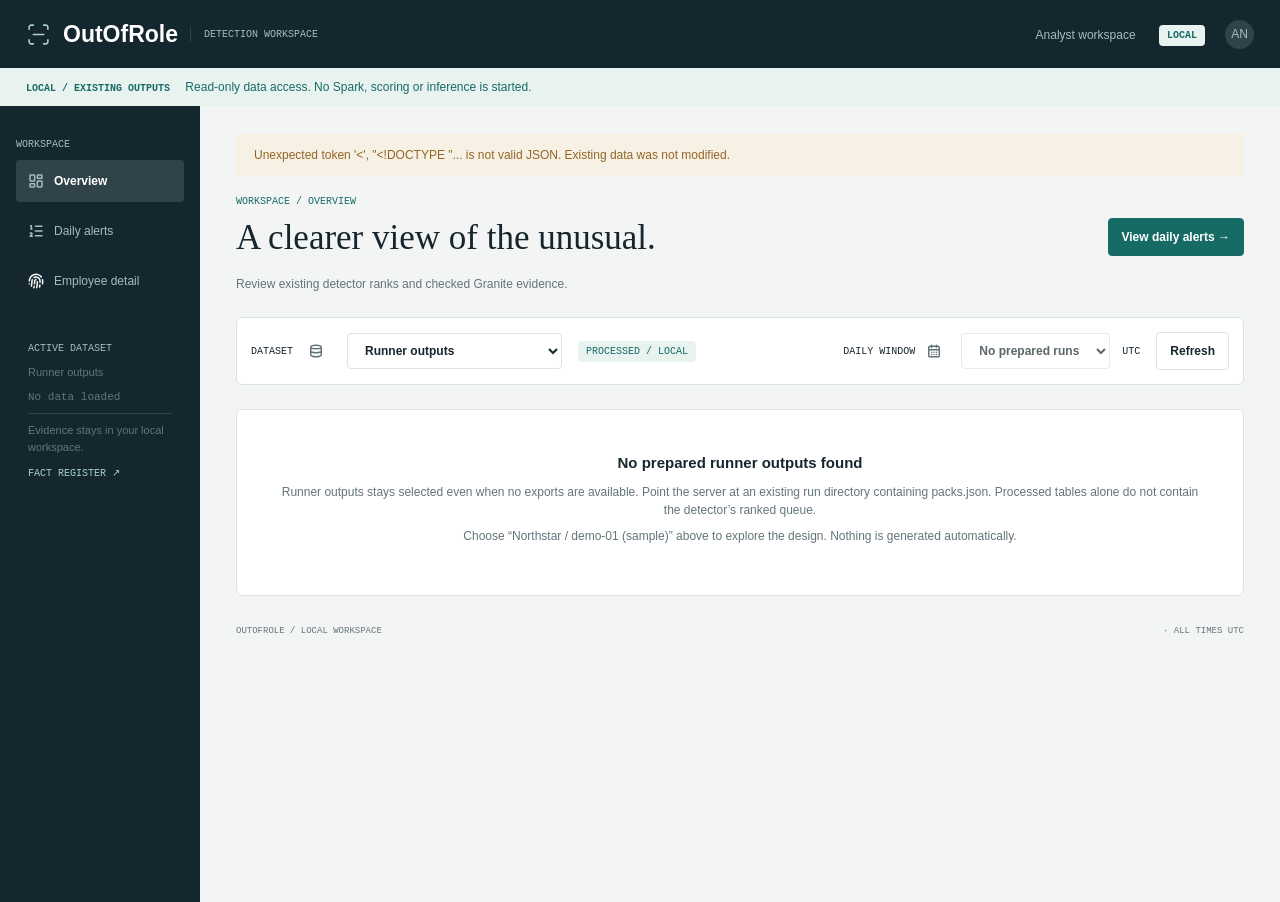
==== web/dashboard/index.html @ 5316cc1a "Add OutOfRole dashboard with detector scores and Granite integration" ====
<!doctype html>
<html lang="en"><head><meta charset="utf-8"><meta name="viewport" content="width=device-width,initial-scale=1"><title>OutOfRole · Detection workspace</title><link rel="stylesheet" href="style.css"><script defer src="pipeline.js"></script><script defer src="app.js"></script></head>
<body><header><div class="brand"><img src="assets/imgScanLine.svg" alt="" width="25" height="25"><strong>OutOfRole</strong><span class="mono">DETECTION WORKSPACE</span></div><div>Analyst workspace <b class="badge">LOCAL</b><span class="avatar">AN</span></div></header><div id="disclosure" role="status"></div><div class="workspace"><aside><small>WORKSPACE</small><nav aria-label="Main navigation"></nav><div class="dataset"><small>ACTIVE DATASET</small><p id="dataset-name"></p><p id="dataset-date" class="mono"></p><hr><p>Evidence stays in your local workspace.</p><a href="#detail">FACT REGISTER ↗</a></div></aside><main id="main" aria-live="polite"></main></div></body></html>
---- web/dashboard/style.css ----
:root{--navy:#14272f;--ink:#17262d;--muted:#64747b;--teal:#176b65;--line:#dce3e5;--bg:#f3f5f5;--mint:#e8f2ef}*{box-sizing:border-box}body{margin:0;background:var(--bg);color:var(--ink);font:12px/1.5 Inter,'Segoe UI',sans-serif}header{height:68px;background:var(--navy);color:#a9b9c0;display:flex;align-items:center;justify-content:space-between;padding:0 26px}.brand{display:flex;align-items:center;gap:12px}.brand strong{font-size:23px;color:white}.brand span{border-left:1px solid #31434a;padding-left:13px}.mono,small,.badge,th{font-family:'IBM Plex Mono',Consolas,monospace;font-size:10px}.badge{display:inline-block;background:var(--mint);color:var(--teal);border-radius:4px;padding:3px 8px;white-space:nowrap}.avatar{display:inline-flex;align-items:center;justify-content:center;width:29px;height:29px;background:#31434a;border-radius:50%;margin-left:20px}header .badge{margin-left:20px}#disclosure{padding:10px 26px;background:var(--mint);color:var(--teal);min-height:36px}.workspace{display:flex;min-height:calc(100vh - 104px)}aside{width:200px;flex-shrink:0;background:var(--navy);color:#a9b9c0;padding:28px 16px}nav{display:grid;gap:8px;margin-top:8px}nav a{display:flex;align-items:center;gap:10px;height:42px;padding:0 12px;color:inherit;border-radius:4px}nav a.active{background:#31434a;color:white;font-weight:600}.dataset{padding:36px 12px}.dataset p{font-size:11px}.dataset a{font:10px Consolas,monospace;color:#a8d3c5}hr{border:0;border-top:1px solid #31434a}main{padding:28px 36px;min-width:0;flex:1;max-width:1600px}a{color:var(--teal);text-decoration:none}button,select,input,.button{font:600 12px/1.5 'Segoe UI',sans-serif;color:var(--ink);background:white;border:1px solid var(--line);border-radius:4px;padding:9px 13px;min-height:36px}button,a,select{cursor:pointer}button.primary,.button.primary{background:var(--teal);color:white;border-color:var(--teal)}button:disabled{cursor:default;opacity:.5}:focus-visible{outline:3px solid #64aaa0;outline-offset:3px}.heading{margin-bottom:24px}.eyebrow{color:var(--teal);font:10px Consolas,monospace}.title-row{display:flex;align-items:center;justify-content:space-between;gap:18px}h1{font:normal 35px/1.2 'IBM Plex Serif',Georgia,serif;margin:10px 0 8px}h2{font-size:15px;margin:0}h3{font-size:17px;margin:0}p{margin:8px 0;color:var(--muted)}.toolbar{display:flex;align-items:center;gap:16px;padding:14px;margin:24px 0}.toolbar .date{margin-left:auto;display:flex;gap:12px;align-items:center}.panel{background:white;border:1px solid var(--line);border-radius:6px;overflow:hidden;margin-bottom:24px}.panel-head{padding:18px 20px;display:flex;justify-content:space-between;align-items:center;gap:16px}.metrics{display:grid;grid-template-columns:repeat(4,1fr);gap:12px}.metric{padding:20px}.metric .value{font:36px/1.2 Consolas,monospace;margin:10px 0}.metric:last-child .value{color:#ae493c}.two-col{display:grid;grid-template-columns:minmax(0,2.25fr) minmax(290px,1fr);gap:20px}.chart{height:165px;display:flex;align-items:end;gap:26px;padding:18px 24px}.bar{flex:1;text-align:center;font:10px Consolas,monospace;color:var(--muted)}.bar i{display:block;background:#bdcbd0;margin:10px 0 6px;min-height:2px}.bar:last-child i{background:var(--teal)}.distribution{padding:0 20px 20px}.distribution label{display:flex;align-items:center;gap:12px;margin:16px 0}.distribution label span{width:62px}.track{flex:1;height:5px;background:#edf0f1}.track i{height:5px;display:block;background:var(--teal)}.scroll{overflow:auto}table{width:100%;border-collapse:collapse;text-align:left;min-width:740px}th{font-weight:normal;background:#edf0f1;color:var(--muted);padding:10px 20px}td{padding:22px 20px;border-bottom:1px solid var(--line)}td p{font-size:10px;margin:3px 0}.selected{background:var(--mint)}.score{font:18px Consolas,monospace}.high{background:#faeeeb;color:#ae493c}.medium{background:#f7f1e5;color:#946526}.low{background:#edf0f1;color:#566d79}.foot{padding:13px 20px;color:var(--muted);display:flex;justify-content:space-between}.filters{display:flex;gap:12px;padding:16px;flex-wrap:wrap}.filters input{min-width:280px;font-weight:400}.selection{padding:22px;display:flex;align-items:center;gap:24px;background:var(--navy);color:white}.selection p{color:#a9b9c0}.selection .button{margin-left:auto}.rank{font:30px Consolas,monospace}.summary{display:flex;align-items:center;gap:24px;padding:20px}.summary .grow{flex:1}.timeline .event{display:flex;gap:20px;padding:20px;border-bottom:1px solid var(--line);margin:0 20px}.event img{background:#edf0f1;border-radius:50%;box-sizing:content-box;padding:7px}.event .fact-link{margin-left:auto}.dark{background:var(--navy);color:white;padding:22px}.dark h3{font:28px Georgia,serif;margin:18px 0}.dark p{color:#a9b9c0}.note{padding:20px}.register td{padding:10px 20px;font-size:11px}.empty{padding:42px;text-align:center}.error{color:#ae493c}.actions{display:flex;gap:10px}footer{display:flex;justify-content:space-between;color:var(--muted);font:9px Consolas,monospace;margin:30px 0 0}button img,.button img,.toolbar img{vertical-align:middle;margin-right:8px}pre{white-space:pre-wrap;overflow-wrap:anywhere;font:11px/1.7 Consolas,monospace}.notice{padding:12px 18px;background:#f7f1e5;color:#946526;margin-bottom:20px}@media(max-width:1000px){main{padding:24px}.two-col{grid-template-columns:1fr}.metrics{grid-template-columns:repeat(2,1fr)}.toolbar{flex-wrap:wrap}.toolbar .date{margin-left:0}.brand span{display:none}}@media(max-width:640px){header{padding:0 16px}header>div:last-child{display:none}.workspace{display:block}aside{width:auto;padding:12px 16px}aside>small,.dataset{display:none}nav{display:flex}nav a{padding:8px;font-size:11px}main{padding:20px 16px}h1{font-size:28px}.title-row,.summary,.selection{flex-wrap:wrap}.metrics{gap:8px}.metric{padding:14px}.metric .value{font-size:28px}.selection .button{margin-left:0}.toolbar{gap:10px}.chart{gap:10px}#disclosure{padding:10px 16px}}
details.pipeline>summary{padding:18px 20px;cursor:pointer;font-weight:600}details.pipeline>summary .badge{margin-left:10px}.pipeline .two-col{margin-bottom:0}.pipeline ul{padding-left:20px;color:var(--muted)}.pipeline .note{border-top:1px solid var(--line)}.pipeline pre{background:var(--bg);padding:16px;border-radius:4px}.note .actions{flex-wrap:wrap}.note select{max-width:100%}
.score-list{max-width:700px;margin:16px 0 24px}.score-row{display:grid;grid-template-columns:110px 1fr 90px;gap:16px;align-items:center;padding:6px 0}.score-row meter{width:100%;height:18px;accent-color:var(--teal)}.score-row span{text-align:right}
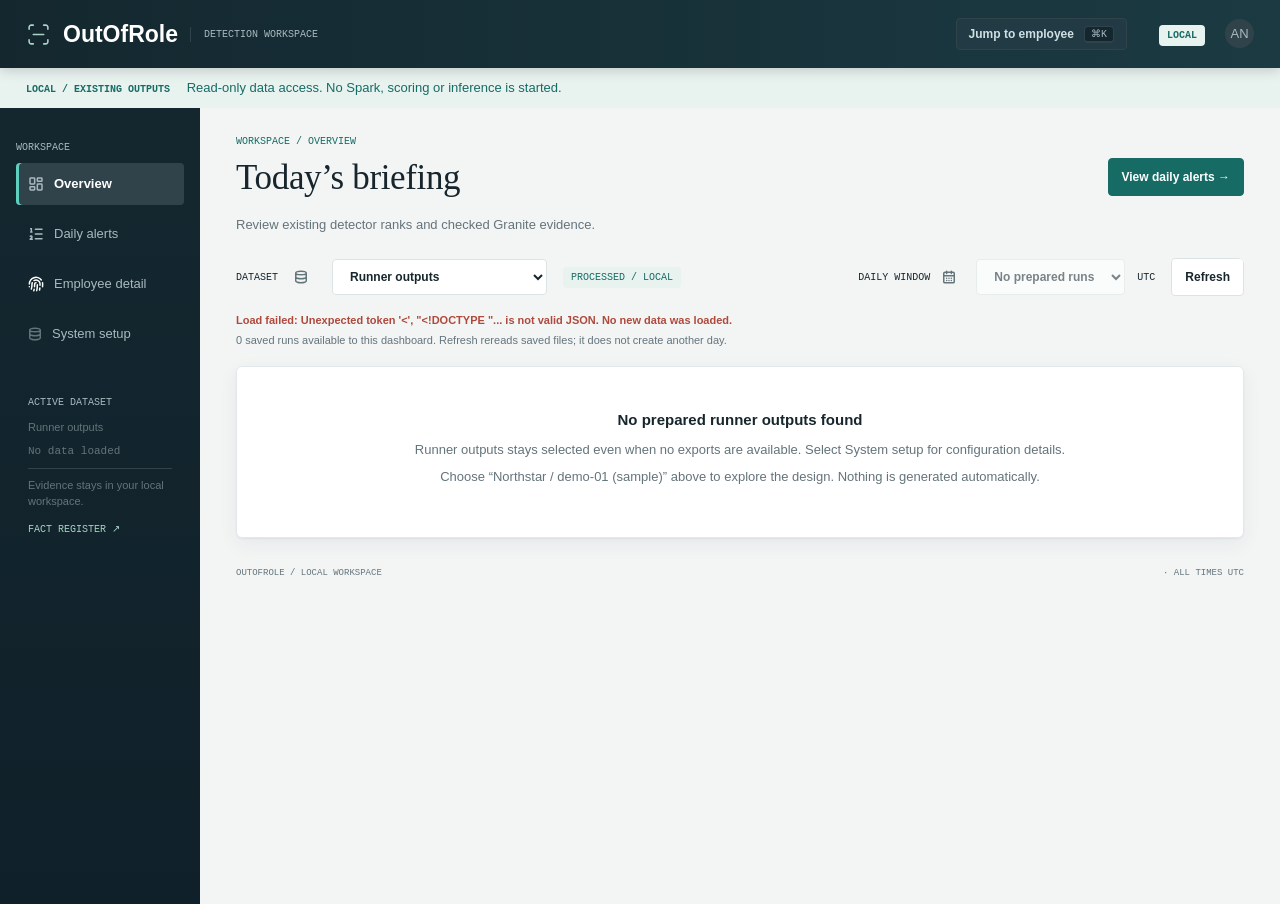
==== commit a289bf1a: "Make dashboard guided: next-step card, clickable queue, review flow, shortcuts, command palette, dar" ====
--- a/web/dashboard/index.html
+++ b/web/dashboard/index.html
@@ -1,3 +1,3 @@
 <!doctype html>
 <html lang="en"><head><meta charset="utf-8"><meta name="viewport" content="width=device-width,initial-scale=1"><title>OutOfRole · Detection workspace</title><link rel="stylesheet" href="style.css"><script defer src="pipeline.js"></script><script defer src="app.js"></script></head>
-<body><header><div class="brand"><img src="assets/imgScanLine.svg" alt="" width="25" height="25"><strong>OutOfRole</strong><span class="mono">DETECTION WORKSPACE</span></div><div>Analyst workspace <b class="badge">LOCAL</b><span class="avatar">AN</span></div></header><div id="disclosure" role="status"></div><div class="workspace"><aside><small>WORKSPACE</small><nav aria-label="Main navigation"></nav><div class="dataset"><small>ACTIVE DATASET</small><p id="dataset-name"></p><p id="dataset-date" class="mono"></p><hr><p>Evidence stays in your local workspace.</p><a href="#detail">FACT REGISTER ↗</a></div></aside><main id="main" aria-live="polite"></main></div></body></html>
+<body><header><div class="brand"><img src="assets/imgScanLine.svg" alt="" width="25" height="25"><strong>OutOfRole</strong><span class="mono">DETECTION WORKSPACE</span></div><div><button id="jump" class="jump" title="Jump to any employee">Jump to employee <kbd>⌘K</kbd></button><b class="badge">LOCAL</b><span class="avatar">AN</span></div></header><div id="disclosure" role="status"></div><div class="workspace"><aside><small>WORKSPACE</small><nav aria-label="Main navigation"></nav><div class="dataset"><small>ACTIVE DATASET</small><p id="dataset-name"></p><p id="dataset-date" class="mono"></p><hr><p>Evidence stays in your local workspace.</p><a href="#detail">FACT REGISTER ↗</a></div></aside><main id="main" aria-live="polite"></main></div></body></html>
--- a/web/dashboard/style.css
+++ b/web/dashboard/style.css
@@ -1,3 +1,156 @@
 :root{--navy:#14272f;--ink:#17262d;--muted:#64747b;--teal:#176b65;--line:#dce3e5;--bg:#f3f5f5;--mint:#e8f2ef}*{box-sizing:border-box}body{margin:0;background:var(--bg);color:var(--ink);font:12px/1.5 Inter,'Segoe UI',sans-serif}header{height:68px;background:var(--navy);color:#a9b9c0;display:flex;align-items:center;justify-content:space-between;padding:0 26px}.brand{display:flex;align-items:center;gap:12px}.brand strong{font-size:23px;color:white}.brand span{border-left:1px solid #31434a;padding-left:13px}.mono,small,.badge,th{font-family:'IBM Plex Mono',Consolas,monospace;font-size:10px}.badge{display:inline-block;background:var(--mint);color:var(--teal);border-radius:4px;padding:3px 8px;white-space:nowrap}.avatar{display:inline-flex;align-items:center;justify-content:center;width:29px;height:29px;background:#31434a;border-radius:50%;margin-left:20px}header .badge{margin-left:20px}#disclosure{padding:10px 26px;background:var(--mint);color:var(--teal);min-height:36px}.workspace{display:flex;min-height:calc(100vh - 104px)}aside{width:200px;flex-shrink:0;background:var(--navy);color:#a9b9c0;padding:28px 16px}nav{display:grid;gap:8px;margin-top:8px}nav a{display:flex;align-items:center;gap:10px;height:42px;padding:0 12px;color:inherit;border-radius:4px}nav a.active{background:#31434a;color:white;font-weight:600}.dataset{padding:36px 12px}.dataset p{font-size:11px}.dataset a{font:10px Consolas,monospace;color:#a8d3c5}hr{border:0;border-top:1px solid #31434a}main{padding:28px 36px;min-width:0;flex:1;max-width:1600px}a{color:var(--teal);text-decoration:none}button,select,input,.button{font:600 12px/1.5 'Segoe UI',sans-serif;color:var(--ink);background:white;border:1px solid var(--line);border-radius:4px;padding:9px 13px;min-height:36px}button,a,select{cursor:pointer}button.primary,.button.primary{background:var(--teal);color:white;border-color:var(--teal)}button:disabled{cursor:default;opacity:.5}:focus-visible{outline:3px solid #64aaa0;outline-offset:3px}.heading{margin-bottom:24px}.eyebrow{color:var(--teal);font:10px Consolas,monospace}.title-row{display:flex;align-items:center;justify-content:space-between;gap:18px}h1{font:normal 35px/1.2 'IBM Plex Serif',Georgia,serif;margin:10px 0 8px}h2{font-size:15px;margin:0}h3{font-size:17px;margin:0}p{margin:8px 0;color:var(--muted)}.toolbar{display:flex;align-items:center;gap:16px;padding:14px;margin:24px 0}.toolbar .date{margin-left:auto;display:flex;gap:12px;align-items:center}.panel{background:white;border:1px solid var(--line);border-radius:6px;overflow:hidden;margin-bottom:24px}.panel-head{padding:18px 20px;display:flex;justify-content:space-between;align-items:center;gap:16px}.metrics{display:grid;grid-template-columns:repeat(4,1fr);gap:12px}.metric{padding:20px}.metric .value{font:36px/1.2 Consolas,monospace;margin:10px 0}.metric:last-child .value{color:#ae493c}.two-col{display:grid;grid-template-columns:minmax(0,2.25fr) minmax(290px,1fr);gap:20px}.chart{height:165px;display:flex;align-items:end;gap:26px;padding:18px 24px}.bar{flex:1;text-align:center;font:10px Consolas,monospace;color:var(--muted)}.bar i{display:block;background:#bdcbd0;margin:10px 0 6px;min-height:2px}.bar:last-child i{background:var(--teal)}.distribution{padding:0 20px 20px}.distribution label{display:flex;align-items:center;gap:12px;margin:16px 0}.distribution label span{width:62px}.track{flex:1;height:5px;background:#edf0f1}.track i{height:5px;display:block;background:var(--teal)}.scroll{overflow:auto}table{width:100%;border-collapse:collapse;text-align:left;min-width:740px}th{font-weight:normal;background:#edf0f1;color:var(--muted);padding:10px 20px}td{padding:22px 20px;border-bottom:1px solid var(--line)}td p{font-size:10px;margin:3px 0}.selected{background:var(--mint)}.score{font:18px Consolas,monospace}.high{background:#faeeeb;color:#ae493c}.medium{background:#f7f1e5;color:#946526}.low{background:#edf0f1;color:#566d79}.foot{padding:13px 20px;color:var(--muted);display:flex;justify-content:space-between}.filters{display:flex;gap:12px;padding:16px;flex-wrap:wrap}.filters input{min-width:280px;font-weight:400}.selection{padding:22px;display:flex;align-items:center;gap:24px;background:var(--navy);color:white}.selection p{color:#a9b9c0}.selection .button{margin-left:auto}.rank{font:30px Consolas,monospace}.summary{display:flex;align-items:center;gap:24px;padding:20px}.summary .grow{flex:1}.timeline .event{display:flex;gap:20px;padding:20px;border-bottom:1px solid var(--line);margin:0 20px}.event img{background:#edf0f1;border-radius:50%;box-sizing:content-box;padding:7px}.event .fact-link{margin-left:auto}.dark{background:var(--navy);color:white;padding:22px}.dark h3{font:28px Georgia,serif;margin:18px 0}.dark p{color:#a9b9c0}.note{padding:20px}.register td{padding:10px 20px;font-size:11px}.empty{padding:42px;text-align:center}.error{color:#ae493c}.actions{display:flex;gap:10px}footer{display:flex;justify-content:space-between;color:var(--muted);font:9px Consolas,monospace;margin:30px 0 0}button img,.button img,.toolbar img{vertical-align:middle;margin-right:8px}pre{white-space:pre-wrap;overflow-wrap:anywhere;font:11px/1.7 Consolas,monospace}.notice{padding:12px 18px;background:#f7f1e5;color:#946526;margin-bottom:20px}@media(max-width:1000px){main{padding:24px}.two-col{grid-template-columns:1fr}.metrics{grid-template-columns:repeat(2,1fr)}.toolbar{flex-wrap:wrap}.toolbar .date{margin-left:0}.brand span{display:none}}@media(max-width:640px){header{padding:0 16px}header>div:last-child{display:none}.workspace{display:block}aside{width:auto;padding:12px 16px}aside>small,.dataset{display:none}nav{display:flex}nav a{padding:8px;font-size:11px}main{padding:20px 16px}h1{font-size:28px}.title-row,.summary,.selection{flex-wrap:wrap}.metrics{gap:8px}.metric{padding:14px}.metric .value{font-size:28px}.selection .button{margin-left:0}.toolbar{gap:10px}.chart{gap:10px}#disclosure{padding:10px 16px}}
 details.pipeline>summary{padding:18px 20px;cursor:pointer;font-weight:600}details.pipeline>summary .badge{margin-left:10px}.pipeline .two-col{margin-bottom:0}.pipeline ul{padding-left:20px;color:var(--muted)}.pipeline .note{border-top:1px solid var(--line)}.pipeline pre{background:var(--bg);padding:16px;border-radius:4px}.note .actions{flex-wrap:wrap}.note select{max-width:100%}
 .score-list{max-width:700px;margin:16px 0 24px}.score-row{display:grid;grid-template-columns:110px 1fr 90px;gap:16px;align-items:center;padding:6px 0}.score-row meter{width:100%;height:18px;accent-color:var(--teal)}.score-row span{text-align:right}
+.refresh-feedback{margin:-14px 0 24px}.refresh-feedback p{margin:3px 0;font-size:11px}#refresh-status{font-weight:600;color:var(--teal)}#refresh-status.error{color:#ae493c}
+
+/* Interactive feedback applies to controls, not non-clickable cards or rows. */
+a[href], button:enabled, select:enabled, summary {
+  cursor: pointer;
+  transition: background-color 120ms ease, border-color 120ms ease, color 120ms ease;
+}
+button:disabled, select:disabled { cursor: not-allowed; }
+select:disabled { opacity: .55; }
+@media (hover: hover) {
+  button:enabled:hover, a.button:hover, select:enabled:hover {
+    background-color: var(--mint);
+    border-color: #9cb7b2;
+  }
+  button.primary:enabled:hover, a.button.primary:hover {
+    background-color: #10544f;
+    border-color: #10544f;
+    color: white;
+  }
+  nav a[href]:hover { background-color: #31434a; color: white; }
+  nav a.active:hover { background-color: #40555d; }
+  main a[href]:not(.button):hover {
+    color: #104e49;
+    text-decoration: underline;
+    text-underline-offset: 3px;
+  }
+  .dataset a[href]:hover {
+    color: #d2efe5;
+    text-decoration: underline;
+    text-underline-offset: 3px;
+  }
+  summary:hover { background-color: #edf2f1; }
+  input:enabled:hover { border-color: #9cb7b2; }
+}
+@media (prefers-reduced-motion: reduce) {
+  a[href], button:enabled, select:enabled, summary { transition: none; }
+}
+@media(max-width:640px){nav{flex-wrap:wrap}}
+
+.signals{list-style:none;margin:0;padding:0}.signals li{display:grid;grid-template-columns:32px 1fr 140px 56px;gap:12px;align-items:center;padding:10px 16px;border-top:1px solid var(--line)}.signals a{color:inherit;text-decoration:none}.signals small{display:block;color:var(--muted)}.signals .track{height:6px;background:var(--mint);border-radius:3px}.signals .track i{display:block;height:100%;background:var(--teal);border-radius:3px}.signals li:hover{background:var(--mint)}
+
+/* ---- Polish layer: guidance, motion, review flow ---- */
+:root{--accent:#1f8a80;--shadow:0 1px 2px rgba(20,39,47,.06),0 6px 20px rgba(20,39,47,.06);--card:#fff;--hover:#f0f6f5}
+body{-webkit-font-smoothing:antialiased;font-size:13px}
+header{background:linear-gradient(90deg,#14272f,#1b3a42);position:sticky;top:0;z-index:20;box-shadow:0 2px 12px rgba(0,0,0,.18)}
+aside{background:linear-gradient(180deg,#14272f,#10202a)}
+nav a{transition:background-color .15s,transform .15s}
+nav a.active{box-shadow:inset 3px 0 0 #5fd0c0}
+.panel{box-shadow:var(--shadow);border-color:#e3e9ea;transition:box-shadow .2s,transform .2s}
+.metric{position:relative;transition:transform .2s,box-shadow .2s}
+@media(hover:hover){.metric:hover{transform:translateY(-2px);box-shadow:0 10px 28px rgba(20,39,47,.12)}}
+.metric .value{font-weight:600;letter-spacing:-.02em}
+h1{letter-spacing:-.01em}
+kbd{font:10px 'IBM Plex Mono',Consolas,monospace;background:#edf0f1;color:var(--muted);border:1px solid var(--line);border-bottom-width:2px;border-radius:4px;padding:1px 6px}
+.jump{background:#223a43;border-color:#31434a;color:#cfe0e5;margin-right:12px;display:inline-flex;gap:10px;align-items:center;min-height:32px;padding:5px 12px}
+.jump kbd{background:#14272f;border-color:#31434a;color:#a9b9c0}
+@media(hover:hover){.jump:hover{background:#2c4650!important;color:#fff}}
+
+/* entrance motion */
+@keyframes rise{from{opacity:0;transform:translateY(8px)}to{opacity:1;transform:none}}
+@keyframes grow{from{transform:scaleX(0)}to{transform:scaleX(1)}}
+@keyframes pop{from{opacity:0;transform:scale(.96)}to{opacity:1;transform:none}}
+main.enter>*{animation:rise .35s both}
+main.enter>*:nth-child(2){animation-delay:.04s}main.enter>*:nth-child(3){animation-delay:.08s}main.enter>*:nth-child(4){animation-delay:.12s}main.enter>*:nth-child(5){animation-delay:.16s}
+.track i,.bar i{transform-origin:left;animation:grow .7s cubic-bezier(.2,.8,.2,1) both}
+.bar i{transform-origin:bottom;animation-name:growY}@keyframes growY{from{transform:scaleY(0)}to{transform:none}}
+
+/* guidance card */
+.guide{display:grid;grid-template-columns:minmax(240px,1.2fr) 2fr minmax(150px,.7fr);gap:0;background:linear-gradient(135deg,#fff 0%,#eef7f5 100%);border-color:#cfe3de}
+.guide>*{padding:24px}
+.guide-main h2{font:normal 24px/1.25 'IBM Plex Serif',Georgia,serif;margin:8px 0 4px;color:var(--ink)}
+.guide-main small,.guide-progress small{color:var(--teal);letter-spacing:.08em}
+.guide-main .button{margin-top:10px;display:inline-block}
+.steps{list-style:none;margin:0;display:grid;gap:14px;align-content:center;border-left:1px solid #d8e6e2;border-right:1px solid #d8e6e2}
+.steps li{display:flex;gap:14px;align-items:flex-start}
+.steps b{flex:none;width:26px;height:26px;border-radius:50%;background:var(--teal);color:#fff;display:grid;place-items:center;font-size:12px}
+.steps p{margin:0}
+.guide-progress{display:grid;justify-items:center;align-content:center;text-align:center;gap:6px}
+.guide-progress p{margin:0;font-size:11px}
+.ring{--p:0;width:78px;height:78px;border-radius:50%;display:grid;place-items:center;background:conic-gradient(var(--teal) calc(var(--p)*1%),#dbe7e4 0)}
+.ring span{width:60px;height:60px;border-radius:50%;background:#f4faf8;display:grid;place-items:center;font:600 15px Consolas,monospace}
+@media(max-width:1000px){.guide{grid-template-columns:1fr}.steps{border:0;border-top:1px solid #d8e6e2;border-bottom:1px solid #d8e6e2}}
+
+/* queue */
+.chips{display:flex;gap:10px;flex-wrap:wrap;margin:0 0 14px}
+.chip{border-radius:999px;padding:6px 16px;min-height:34px;font-weight:500}
+.chip b{font:600 14px Consolas,monospace;margin-right:6px;color:var(--teal)}
+.chip.on{background:var(--teal);border-color:var(--teal);color:#fff}.chip.on b{color:#fff}
+.chip.clear{border-style:dashed;color:var(--muted)}
+@media(hover:hover){.chip.on:enabled:hover{background:#10544f;border-color:#10544f}}
+tr.row{cursor:pointer;transition:background-color .12s}
+tr.row td{padding:16px 20px}
+@media(hover:hover){tr.row:hover{background:var(--hover)}}
+tr.row.cursor{background:var(--mint);box-shadow:inset 3px 0 0 var(--teal)}
+thead th{position:sticky;top:0;z-index:1}
+.track.mini{height:4px;margin-top:6px;width:90px}
+.badge.rv-Unreviewed{background:#edf0f1;color:#566d79}.badge.rv-Inreview{background:#fdf1d8;color:#946526}.badge.rv-Reviewed{background:#dff3e8;color:#1d7a4d}
+.tip{font-size:11px}
+.empty button{margin-left:10px}
+
+/* detail */
+.stepper{display:flex;align-items:center;gap:12px;flex-wrap:wrap;margin-bottom:20px;padding:14px 18px;background:#fff;border:1px solid var(--line);border-radius:6px;box-shadow:var(--shadow)}
+.step{display:flex;align-items:center;gap:8px;color:var(--muted);font-weight:600}
+.step b{width:24px;height:24px;border-radius:50%;display:grid;place-items:center;background:#edf0f1;font-size:11px}
+.step.now{color:var(--ink)}.step.now b{background:var(--teal);color:#fff;box-shadow:0 0 0 4px rgba(23,107,101,.18)}
+.step.done{color:#1d7a4d}.step.done b{background:#dff3e8;color:#1d7a4d}
+.bar-line{flex:0 1 40px;height:2px;background:var(--line)}
+.stepper p{margin:0 0 0 auto;font-size:12px}
+.timeline .event{position:relative;transition:background-color .12s}
+.timeline .event:last-child{border-bottom:0}
+@media(hover:hover){.timeline .event:hover{background:var(--hover)}}
+.event img{background:var(--mint)}
+tr:target td{animation:flash 1.6s}@keyframes flash{from{background:#fff3c4}to{background:transparent}}
+
+/* toast + palette */
+#toast{position:fixed;left:50%;bottom:28px;transform:translate(-50%,20px);background:#14272f;color:#fff;padding:10px 20px;border-radius:999px;box-shadow:0 10px 30px rgba(0,0,0,.3);opacity:0;pointer-events:none;transition:.25s;z-index:60;font-weight:600}
+#toast.show{opacity:1;transform:translate(-50%,0)}
+#palette{position:fixed;inset:0;background:rgba(10,22,28,.55);backdrop-filter:blur(3px);display:flex;justify-content:center;align-items:flex-start;padding-top:12vh;z-index:50;animation:pop .15s}
+.pal-card{width:min(600px,92vw);background:#fff;border-radius:10px;box-shadow:0 24px 70px rgba(0,0,0,.4);overflow:hidden}
+.pal-card input{width:100%;border:0;border-bottom:1px solid var(--line);border-radius:0;padding:18px 20px;font-size:16px;font-weight:400;outline:0}
+.pal-card ul{list-style:none;margin:0;padding:6px;max-height:50vh;overflow:auto}
+.pal-card li{display:grid;grid-template-columns:120px 1fr auto;gap:12px;align-items:center;padding:10px 14px;border-radius:6px;cursor:pointer}
+.pal-card li span{color:var(--muted);overflow:hidden;text-overflow:ellipsis;white-space:nowrap}
+.pal-card li.on{background:var(--mint)}.pal-card li.none{display:block;color:var(--muted);cursor:default}
+.pal-card>small{display:block;padding:10px 20px;border-top:1px solid var(--line);color:var(--muted)}
+
+/* dataset controls are secondary to the work */
+.toolbar{background:transparent;border:0;box-shadow:none;padding:0 0 4px;margin:8px 0 12px}
+.refresh-feedback{margin:0 0 18px}
+
+/* dark mode */
+@media(prefers-color-scheme:dark){
+  :root{--ink:#e4ecee;--muted:#93a6ad;--line:#2b3d44;--bg:#0e1a20;--mint:#173b3a;--teal:#4cc2b2;--hover:#17282f}
+  body{color:var(--ink)}
+  .panel,.stepper,.pal-card,button,select,input,.button{background:#14252c;color:var(--ink);border-color:var(--line)}
+  button.primary,.button.primary,.chip.on{background:#2a9c8f;border-color:#2a9c8f;color:#04110f}
+  .chip b{color:var(--teal)}.chip.on b{color:#04110f}
+  th,kbd{background:#1a2e36;color:var(--muted)}
+  .guide{background:linear-gradient(135deg,#14252c,#16332f);border-color:#24463f}
+  .steps,.steps{border-color:#24463f}
+  .ring{background:conic-gradient(var(--teal) calc(var(--p)*1%),#24383f 0)}.ring span{background:#112027}
+  .high{background:#3a1d19;color:#ff9b8a}.medium{background:#3a3117;color:#e8c26a}.low{background:#1f2f36;color:#9fb4bc}
+  .badge.rv-Unreviewed{background:#1f2f36;color:#9fb4bc}.badge.rv-Inreview{background:#3a3117;color:#e8c26a}.badge.rv-Reviewed{background:#173a29;color:#6fd6a0}
+  .notice{background:#3a3117;color:#e8c26a}.step b{background:#1f2f36}
+  #disclosure{background:#173b3a;color:#7fd8c9}.track,.signals .track{background:#24383f}
+  .selected,.metric:last-child .value{color:#ff9b8a}
+  a{color:#5fd0c0}.pipeline pre{background:#0e1a20}.jump{background:#223a43;color:#cfe0e5}
+  .bar i{background:#3b5560}.bar:last-child i{background:var(--teal)}
+}
+@media(prefers-reduced-motion:reduce){*,*::before,*::after{animation:none!important;transition:none!important}}
+@media(max-width:1000px){.stepper p{margin-left:0;flex-basis:100%}.jump kbd{display:none}}
+.chart{gap:18px}.bar{max-width:110px}.chart:has(.bar:only-child){justify-content:center}
+.notice{padding:9px 16px;margin-bottom:10px;border-radius:6px;font-size:12px}
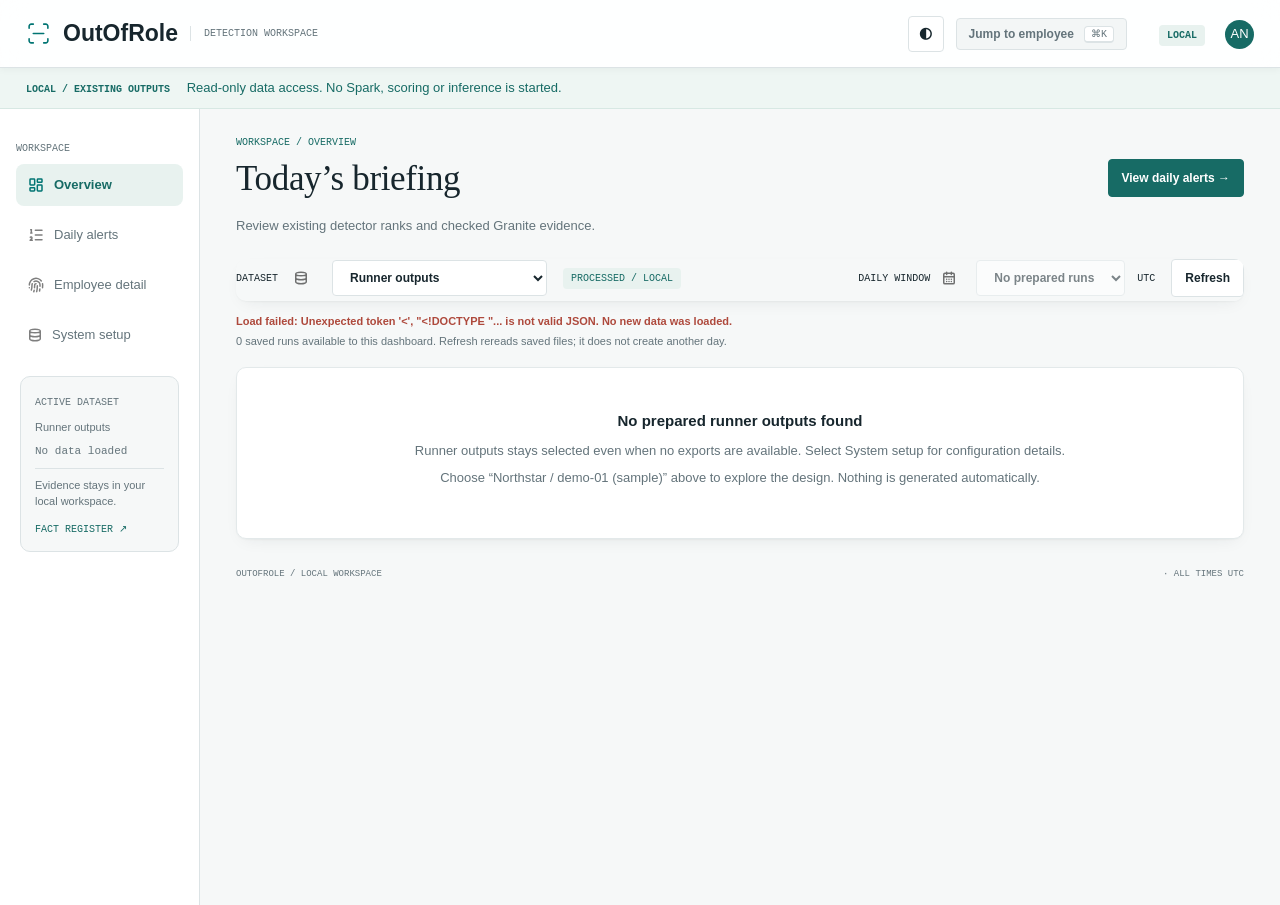
==== commit d99c5bf5: "Lighter header/sidebar, light/dark theme toggle, remove CERT activity from dataset selector" ====
--- a/web/dashboard/index.html
+++ b/web/dashboard/index.html
@@ -1,3 +1,3 @@
 <!doctype html>
-<html lang="en"><head><meta charset="utf-8"><meta name="viewport" content="width=device-width,initial-scale=1"><title>OutOfRole · Detection workspace</title><link rel="stylesheet" href="style.css"><script defer src="pipeline.js"></script><script defer src="app.js"></script></head>
-<body><header><div class="brand"><img src="assets/imgScanLine.svg" alt="" width="25" height="25"><strong>OutOfRole</strong><span class="mono">DETECTION WORKSPACE</span></div><div><button id="jump" class="jump" title="Jump to any employee">Jump to employee <kbd>⌘K</kbd></button><b class="badge">LOCAL</b><span class="avatar">AN</span></div></header><div id="disclosure" role="status"></div><div class="workspace"><aside><small>WORKSPACE</small><nav aria-label="Main navigation"></nav><div class="dataset"><small>ACTIVE DATASET</small><p id="dataset-name"></p><p id="dataset-date" class="mono"></p><hr><p>Evidence stays in your local workspace.</p><a href="#detail">FACT REGISTER ↗</a></div></aside><main id="main" aria-live="polite"></main></div></body></html>
+<html lang="en"><head><meta charset="utf-8"><meta name="viewport" content="width=device-width,initial-scale=1"><title>OutOfRole · Detection workspace</title><link rel="stylesheet" href="style.css"><script>try{var t=localStorage.getItem("outofrole-theme")||(matchMedia("(prefers-color-scheme: dark)").matches?"dark":"light");document.documentElement.dataset.theme=t}catch(e){}</script><script defer src="pipeline.js"></script><script defer src="app.js"></script></head>
+<body><header><div class="brand"><img src="assets/imgScanLine.svg" alt="" width="25" height="25"><strong>OutOfRole</strong><span class="mono">DETECTION WORKSPACE</span></div><div><button id="theme" title="Switch light / dark theme" aria-label="Switch light or dark theme">◐</button><button id="jump" class="jump" title="Jump to any employee">Jump to employee <kbd>⌘K</kbd></button><b class="badge">LOCAL</b><span class="avatar">AN</span></div></header><div id="disclosure" role="status"></div><div class="workspace"><aside><small>WORKSPACE</small><nav aria-label="Main navigation"></nav><div class="dataset"><small>ACTIVE DATASET</small><p id="dataset-name"></p><p id="dataset-date" class="mono"></p><hr><p>Evidence stays in your local workspace.</p><a href="#detail">FACT REGISTER ↗</a></div></aside><main id="main" aria-live="polite"></main></div></body></html>
--- a/web/dashboard/style.css
+++ b/web/dashboard/style.css
@@ -132,25 +132,72 @@
 .refresh-feedback{margin:0 0 18px}
 
 /* dark mode */
-@media(prefers-color-scheme:dark){
-  :root{--ink:#e4ecee;--muted:#93a6ad;--line:#2b3d44;--bg:#0e1a20;--mint:#173b3a;--teal:#4cc2b2;--hover:#17282f}
-  body{color:var(--ink)}
-  .panel,.stepper,.pal-card,button,select,input,.button{background:#14252c;color:var(--ink);border-color:var(--line)}
-  button.primary,.button.primary,.chip.on{background:#2a9c8f;border-color:#2a9c8f;color:#04110f}
-  .chip b{color:var(--teal)}.chip.on b{color:#04110f}
-  th,kbd{background:#1a2e36;color:var(--muted)}
-  .guide{background:linear-gradient(135deg,#14252c,#16332f);border-color:#24463f}
-  .steps,.steps{border-color:#24463f}
-  .ring{background:conic-gradient(var(--teal) calc(var(--p)*1%),#24383f 0)}.ring span{background:#112027}
-  .high{background:#3a1d19;color:#ff9b8a}.medium{background:#3a3117;color:#e8c26a}.low{background:#1f2f36;color:#9fb4bc}
-  .badge.rv-Unreviewed{background:#1f2f36;color:#9fb4bc}.badge.rv-Inreview{background:#3a3117;color:#e8c26a}.badge.rv-Reviewed{background:#173a29;color:#6fd6a0}
-  .notice{background:#3a3117;color:#e8c26a}.step b{background:#1f2f36}
-  #disclosure{background:#173b3a;color:#7fd8c9}.track,.signals .track{background:#24383f}
-  .selected,.metric:last-child .value{color:#ff9b8a}
-  a{color:#5fd0c0}.pipeline pre{background:#0e1a20}.jump{background:#223a43;color:#cfe0e5}
-  .bar i{background:#3b5560}.bar:last-child i{background:var(--teal)}
-}
+html[data-theme=dark]{--ink:#e4ecee;--muted:#93a6ad;--line:#2b3d44;--bg:#0e1a20;--mint:#173b3a;--teal:#4cc2b2;--hover:#17282f}
+html[data-theme=dark] body{color:var(--ink)}
+html[data-theme=dark] .panel,html[data-theme=dark] .stepper,html[data-theme=dark] .pal-card,html[data-theme=dark] button,html[data-theme=dark] select,html[data-theme=dark] input,html[data-theme=dark] .button{background:#14252c;color:var(--ink);border-color:var(--line)}
+html[data-theme=dark] button.primary,html[data-theme=dark] .button.primary,html[data-theme=dark] .chip.on{background:#2a9c8f;border-color:#2a9c8f;color:#04110f}
+html[data-theme=dark] .chip b{color:var(--teal)}
+html[data-theme=dark] .chip.on b{color:#04110f}
+html[data-theme=dark] th,html[data-theme=dark] kbd{background:#1a2e36;color:var(--muted)}
+html[data-theme=dark] .guide{background:linear-gradient(135deg,#14252c,#16332f);border-color:#24463f}
+html[data-theme=dark] .steps,html[data-theme=dark] .steps{border-color:#24463f}
+html[data-theme=dark] .ring{background:conic-gradient(var(--teal) calc(var(--p)*1%),#24383f 0)}
+html[data-theme=dark] .ring span{background:#112027}
+html[data-theme=dark] .high{background:#3a1d19;color:#ff9b8a}
+html[data-theme=dark] .medium{background:#3a3117;color:#e8c26a}
+html[data-theme=dark] .low{background:#1f2f36;color:#9fb4bc}
+html[data-theme=dark] .badge.rv-Unreviewed{background:#1f2f36;color:#9fb4bc}
+html[data-theme=dark] .badge.rv-Inreview{background:#3a3117;color:#e8c26a}
+html[data-theme=dark] .badge.rv-Reviewed{background:#173a29;color:#6fd6a0}
+html[data-theme=dark] .notice{background:#3a3117;color:#e8c26a}
+html[data-theme=dark] .step b{background:#1f2f36}
+html[data-theme=dark] #disclosure{background:#173b3a;color:#7fd8c9}
+html[data-theme=dark] .track,html[data-theme=dark] .signals .track{background:#24383f}
+html[data-theme=dark] .selected,html[data-theme=dark] .metric:last-child .value{color:#ff9b8a}
+html[data-theme=dark] a{color:#5fd0c0}
+html[data-theme=dark] .pipeline pre{background:#0e1a20}
+html[data-theme=dark] .jump{background:#223a43;color:#cfe0e5}
+html[data-theme=dark] .bar i{background:#3b5560}
+html[data-theme=dark] .bar:last-child i{background:var(--teal)}
 @media(prefers-reduced-motion:reduce){*,*::before,*::after{animation:none!important;transition:none!important}}
 @media(max-width:1000px){.stepper p{margin-left:0;flex-basis:100%}.jump kbd{display:none}}
 .chart{gap:18px}.bar{max-width:110px}.chart:has(.bar:only-child){justify-content:center}
 .notice{padding:9px 16px;margin-bottom:10px;border-radius:6px;font-size:12px}
+
+/* ---- Lighter chrome (light theme): white header/sidebar, teal stays the accent ---- */
+html:not([data-theme=dark]){--soft:#f0f7f5}
+html:not([data-theme=dark]) body{background:#f6f8f8}
+html:not([data-theme=dark]) header{background:rgba(255,255,255,.88);backdrop-filter:blur(12px);color:var(--muted);border-bottom:1px solid var(--line);box-shadow:0 1px 8px rgba(20,39,47,.05)}
+html:not([data-theme=dark]) .brand strong{color:var(--ink)}
+html:not([data-theme=dark]) .brand span{border-color:var(--line)}
+html:not([data-theme=dark]) .brand img{filter:brightness(0) saturate(100%) invert(31%) sepia(60%) saturate(700%) hue-rotate(131deg)}
+html:not([data-theme=dark]) .avatar{background:var(--teal);color:#fff}
+html:not([data-theme=dark]) .jump{background:#f3f6f6;border-color:var(--line);color:var(--muted)}
+html:not([data-theme=dark]) .jump kbd{background:#fff}
+@media(hover:hover){html:not([data-theme=dark]) .jump:hover{background:var(--mint)!important;color:var(--ink)}}
+html:not([data-theme=dark]) aside{background:#fff;border-right:1px solid var(--line);color:var(--muted)}
+html:not([data-theme=dark]) nav a{border-radius:8px}
+html:not([data-theme=dark]) nav a img,html:not([data-theme=dark]) .dataset img{filter:brightness(0);opacity:.5}
+html:not([data-theme=dark]) nav a.active{background:var(--mint);color:var(--teal);box-shadow:none}
+html:not([data-theme=dark]) nav a.active img{filter:brightness(0) saturate(100%) invert(31%) sepia(60%) saturate(700%) hue-rotate(131deg);opacity:1}
+@media(hover:hover){html:not([data-theme=dark]) nav a[href]:hover{background:#f0f4f4;color:var(--ink)} html:not([data-theme=dark]) nav a.active:hover{background:#dcece8}}
+html:not([data-theme=dark]) .dataset{margin:20px 4px;padding:14px;background:#f6f8f8;border-radius:10px;border:1px solid var(--line)}
+html:not([data-theme=dark]) .dataset a{color:var(--teal)}
+html:not([data-theme=dark]) hr{border-color:var(--line)}
+html:not([data-theme=dark]) #disclosure{background:#eef6f3;border-bottom:1px solid #d7e8e3}
+html:not([data-theme=dark]) .panel{border-radius:10px;box-shadow:0 1px 2px rgba(20,39,47,.04),0 6px 18px -8px rgba(20,39,47,.10)}
+html:not([data-theme=dark]) .dark{background:linear-gradient(160deg,#17303a,#1d4a4a)}
+html:not([data-theme=dark]) .selection{background:#17303a}
+html:not([data-theme=dark]) button img,html:not([data-theme=dark]) .button img,html:not([data-theme=dark]) .toolbar img,html:not([data-theme=dark]) .event img{filter:brightness(0);opacity:.55}
+html:not([data-theme=dark]) button.primary img{filter:brightness(0) invert(1);opacity:1}
+html:not([data-theme=dark]) .event img{background:none;padding:3px}
+html:not([data-theme=dark]) .jump kbd{border-color:var(--line);color:var(--muted)}
+
+/* keep hover feedback visible in dark theme */
+@media(hover:hover){
+  html[data-theme=dark] button:enabled:hover,html[data-theme=dark] a.button:hover,html[data-theme=dark] select:enabled:hover{background-color:#1d3a42;border-color:#3f6a70}
+  html[data-theme=dark] button.primary:enabled:hover,html[data-theme=dark] a.button.primary:hover,html[data-theme=dark] .chip.on:enabled:hover{background-color:#35b0a2;border-color:#35b0a2;color:#04110f}
+}
+#theme{width:36px;min-height:36px;padding:0;font-size:15px;margin-right:12px}
+html[data-theme=dark] .step.now b{background:#2a9c8f;color:#04110f;box-shadow:0 0 0 4px rgba(76,194,178,.2)}
+html[data-theme=dark] .step.done b{background:#173a29;color:#6fd6a0}
